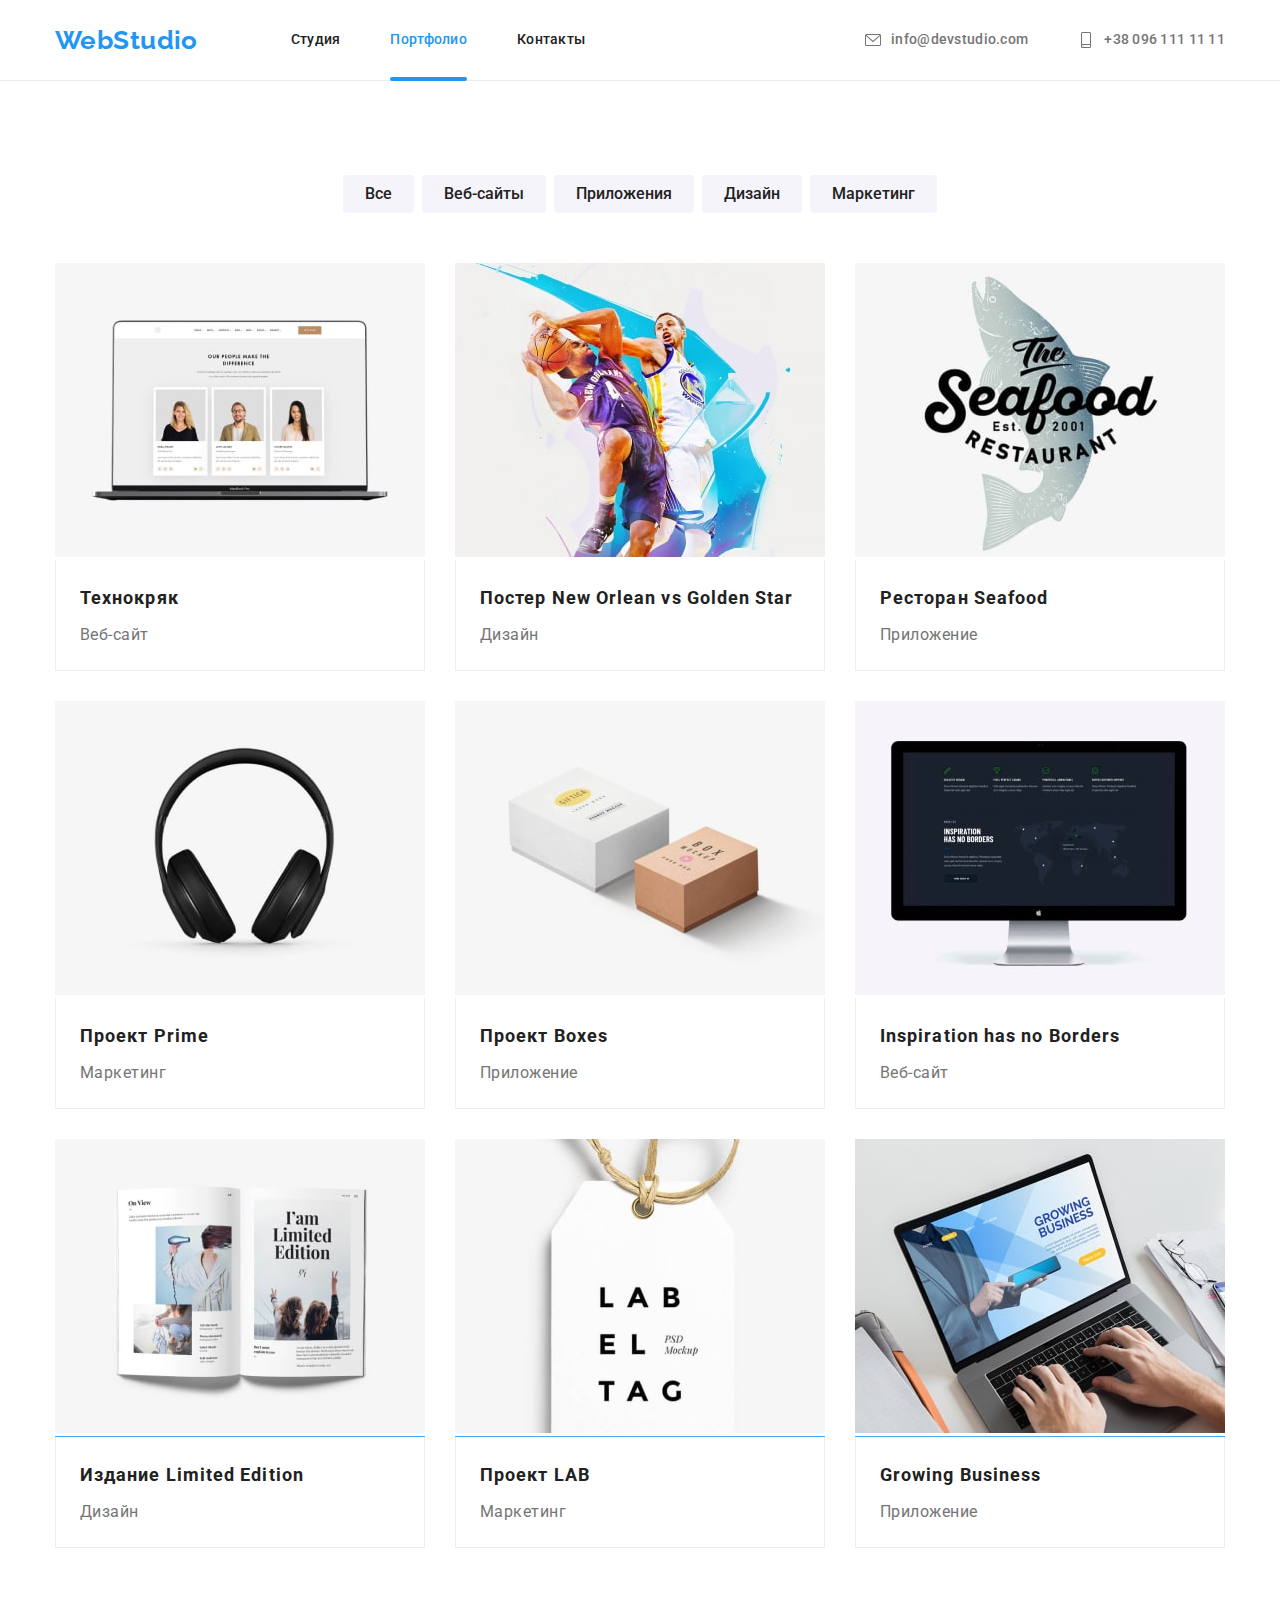
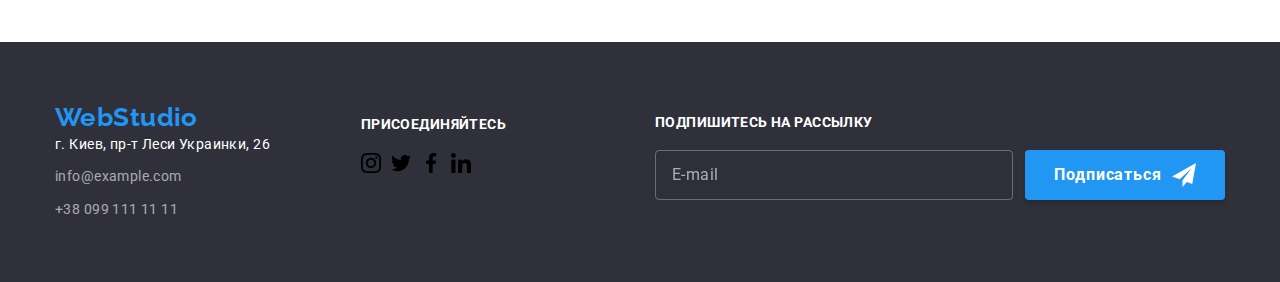
==== portfolio.html @ f10da416 "Меняет стили по БЭМ 50%" ====
<!DOCTYPE html>
<html lang="ru">

<head>
    <meta charset="UTF-8">
    <meta name="viewport" content="width=device-width, initial-scale=1.0">
    <title>Portfolio</title>
    <link rel="stylesheet" href="https://cdnjs.cloudflare.com/ajax/libs/modern-normalize/1.0.0/modern-normalize.min.css">
    <link rel="preconnect" href="https://fonts.gstatic.com">
    <link
        href="https://fonts.googleapis.com/css2?family=Raleway:wght@600;700&family=Roboto:wght@400;500;700;900&display=swap"
        rel="stylesheet">
    <link rel="stylesheet" href="./css/styles.css">
</head>
<body>
        <header class="header">
            <div class="container container--flex">
                <nav class="header__nav">
                    <a class="logo-web" href="index.html">Web<span class="header-studio">Studio</span>
                    </a>
        
                    <ul class="site-nav">
                        <li class="site-nav__item"><a class="site-nav__link"
                                href="./index.html">Студия</a></li>
                        <li class="site-nav__item"><a class="site-nav__link site-nav__link--current" href="./portfolio.html">Портфолио</a></li>
                        <li class="site-nav__item"><a class="site-nav__link" href="#">Контакты</a></li>
                    </ul>
                </nav>
        
                <ul class="auth-nav">
                    <li class="auth-nav__item">
                        <a class="auth-nav__link" href="mailto:info@devstudio.com">
                            <svg class="auth-nav__icon" width="16" height="16">
                                <use href="./images/sprite.svg#icon-mail"></use>
                            </svg>info@devstudio.com</a>
                    </li>
                    <li class="auth-nav__item"><a class="auth-nav__link" href="tel:380961111111">
                            <svg class="auth-nav__icon" width="16" height="16">
                                <use href="./images/sprite.svg#icon-smartphone"></use>
                            </svg>+38 096 111 11 11</a>
                    </li>
                </ul>
            </div>
        </header>
    <main>
        <section class="section">
        <div class="container">
            <h2 class="visually-hidden">Портфолио</h2>
            <ul class="nav-portfolio">
                <li class="list-portfolio">
                    <button type="button" class="btn-portfolio">Все</button>
                </li>
                <li class="list-portfolio"> 
                    <button type="button" class="btn-portfolio">Веб-сайты</button>
                </li>
                <li class="list-portfolio">
                    <button type="button" class="btn-portfolio">Приложения</button>
                </li>
                <li class="list-portfolio">
                    <button type="button" class="btn-portfolio">Дизайн</button>
                </li>
                <li class="list-portfolio">
                    <button type="button" class="btn-portfolio">Маркетинг</button>
                </li>
            </ul>

            <ul class="examples">
                <li class="examples-item">
                    <a class="examples-link" href="">
                        <div class="examples-thumb">
                            <img class="image" src="./images/img-01.jpg" alt="Технокряк" width="370">
                            <div class="portfolio-overlay">
                                <p>Технокряк это современная площадка распространения счастья. Компании используют платформу для цифрового шпионажа и атак на защищенные сервера конкурентов.</p>
                            </div>
                        </div>
                        <div class="examples-box">
                            <h3 class="examples-title">Технокряк</h3>
                            <p class="examples-description">Веб-сайт</p>
                        </div>
                    </a>
                </li>
                <li class="examples-item">
                    <a class="examples-link" href="">
                        <div class="examples-thumb">
                            <img class="image" src="./images/img-1.jpg" alt="Постер New Orlean vs Golden Star" width="370">
                            <div class="portfolio-overlay">
                                <p>New Orlean vs Golden Star это современная площадка распространения счастья. Компании используют платформу для цифрового шпионажа и атак на защищенные сервера конкурентов.</p>
                            </div>
                        </div>
                        <div class="examples-box">
                                <h3 class="examples-title">Постер New Orlean vs Golden Star</h3>
                                <p class="examples-description">Дизайн</p>
                            </div>
                    </a>
                </li>
                <li class="examples-item">
                    <a class="examples-link" href="">
                        <div class="examples-thumb">
                            <img class="image" src="./images/img-2.jpg" alt="Ресторан Seafood" width="370">
                            <div class="portfolio-overlay">
                                <p>Ресторан Seafood это современная площадка распространения счастья. Компании используют платформу для цифрового шпионажа и атак на защищенные сервера конкурентов.</p>
                            </div>
                        </div>
                        <div class="examples-box">
                                <h3 class="examples-title">Ресторан Seafood</h3>
                                <p class="examples-description">Приложение</p>
                            </div>
                    </a>
                </li>
                <li class="examples-item">
                    <a class="examples-link" href="">
                        <div class="examples-thumb">
                            <img class="image" src="./images/img-3.jpg" alt="Проект Prime" width="370">
                            <div class="portfolio-overlay">
                                <p>Проект Prime это современная площадка распространения счастья. Компании используют платформу для цифрового шпионажа и атак на защищенные сервера конкурентов.</p>
                            </div>
                        </div>
                        <div class="examples-box">
                                <h3 class="examples-title">Проект Prime</h3>
                                <p class="examples-description">Маркетинг</p>
                            </div>
                    </a>
                </li>
                <li class="examples-item">
                    <a class="examples-link" href="">
                        <div class="examples-thumb">
                            <img class="image" src="./images/img-4.jpg" alt="Проект Boxes" width="370">
                            <div class="portfolio-overlay">
                                <p>Проект Boxes это современная площадка распространения счастья. Компании используют платформу для цифрового шпионажа и атак на защищенные сервера конкурентов.</p>
                            </div>
                        </div>
                        <div class="examples-box">
                                <h3 class="examples-title">Проект Boxes</h3>
                                <p class="examples-description">Приложение</p>
                            </div>
                    </a>
                </li>
                <li class="examples-item">
                    <a class="examples-link" href="">
                        <div class="examples-thumb">
                            <img class="image" src="./images/img-5.jpg" alt="Inspiration has no Borders" width="370">
                            <div class="portfolio-overlay">
                                <p>Inspiration это современная площадка распространения счастья. Компании используют платформу для цифрового шпионажа и атак на защищенные сервера конкурентов.</p>
                            </div>
                        </div>
                        <div class="examples-box">
                                <h3 class="examples-title">Inspiration has no Borders</h3>
                                <p class="examples-description">Веб-сайт</p>
                            </div>
                    </a>
                </li>
                <li class="examples-item">
                    <a class="examples-link" href="">
                        <div class="examples-thumb">
                            <img class="image" src="./images/img-6.jpg" alt="Издание Limited Edition" width="370">
                            <div class="portfolio-overlay">
                                <p>Издание Limited Edition это современная площадка распространения счастья. Компании используют платформу для цифрового шпионажа и атак на защищенные сервера конкурентов.</p>
                            </div>
                        </div>
                        <div class="examples-box">
                                <h3 class="examples-title">Издание Limited Edition</h3>
                                <p class="examples-description">Дизайн</p>
                            </div>
                    </a>
                </li>
                <li class="examples-item">
                    <a class="examples-link" href="">
                        <div class="examples-thumb">
                            <img class="image" src="./images/img-7.jpg" alt="Проект LAB" width="370">
                            <div class="portfolio-overlay">
                                <p>Проект LAB это современная площадка распространения счастья. Компании используют платформу для цифрового шпионажа и атак на защищенные сервера конкурентов.</p>
                            </div>
                        </div>
                        <div class="examples-box">
                                <h3 class="examples-title">Проект LAB</h3>
                                <p class="examples-description">Маркетинг</p>
                            </div>
                    </a>
                </li>
                <li class="examples-item">
                    <a class="examples-link" href="">
                        <div class="examples-thumb">
                            <img class="image" src="./images/img-8.jpg" alt="Growing Business" width="370">
                            <div class="portfolio-overlay">
                                <p>Growing Business это современная площадка распространения счастья. Компании используют платформу для цифрового шпионажа и атак на защищенные сервера конкурентов.</p>
                            </div>
                        </div>
                        <div class="examples-box">
                                <h3 class="examples-title">Growing Business</h3>
                                <p class="examples-description">Приложение</p>
                            </div>
                    </a>
                </li>
                
            </ul>
        </div>
        </section>
    </main>
            <footer class="footer">
                <div class="container">
                    <div class="container-adress">
                        <a class="logo-web" href="/">Web<span class="footer-studio">Studio</span>
                        </a>
                        <address>г. Киев, пр-т Леси Украинки, 26</address>
                        <ul>
                            <li class="address-contact">
                                <a class="item" href="mailto:info@example.com">info@example.com</a>
                            </li>
                            <li class="address-contact">
                                <a class="item" href="tel:380991111111">+38 099 111 11 11</a>
                            </li>
                        </ul>
                    </div>
            
                    <div class="container-social-links">
                        <p class="join-us">Присоединяйтесь</p>
                        <ul class="social-links-footer">
                            <li class="social-links-item">
                                <a class="social-link" href="">
                                    <svg class="social-link-icon" width="20" height="20">
                                        <use href="./images/sprite.svg#icon-instagram"></use>
                                    </svg>
                                </a>
                            </li>
                            <li class="social-links-item">
                                <a class="social-link" href="">
                                    <svg class="social-link-icon" width="20" height="20">
                                        <use href="./images/sprite.svg#icon-twitter"></use>
                                    </svg>
                                </a>
                            </li>
                            <li class="social-links-item">
                                <a class="social-link" href="">
                                    <svg class="social-link-icon" width="20" height="20">
                                        <use href="./images/sprite.svg#icon-facebook"></use>
                                    </svg>
                                </a>
                            </li>
                            <li class="social-links-item">
                                <a class="social-link" href="">
                                    <svg class="social-link-icon" width="20" height="20">
                                        <use href="./images/sprite.svg#icon-linkedin"></use>
                                    </svg>
                                </a>
                            </li>
                        </ul>
                    </div>

                    <div class="container-subscribe">
                        <form action="" class="subscribe-field">
                            <label class="subscribe-label">Подпишитесь на рассылку</label>
                            <div class="subscribe-thub">
                                <input type="text" class="subscribe-input" placeholder="E-mail">
                                <button class=" button subscribe-btn">Подписаться
                                    <span class="subscribe-icon">
                                        <svg width="24" height="24">
                                            <use href="./images/sprite.svg#icon-send"></use>
                                        </svg></span>
                                </button>
                            </div>
                        </form>
                    </div>
                </div>
            </footer>

</body>

</html>
---- css/styles.css ----
:root {
  --main-dark-color: #212121;
  --second-dark-color: #757575;
  --main-white-color: #ffffff;
  --accent: #2196f3;
  --dark-background: #2f303a;
  --light-background: #f5f4fa;
  --btn-shadow: 0px 4px 4px rgba(0, 0, 0, 0.15);
  --social-link-color: #afb1b8;
  --timing-function: cubic-bezier(0.4, 0, 0.2, 1);
  --time-animation: 250ms;
}

body {
  margin: 0;
  font-family: Roboto, sans-serif;
  font-style: normal;
  font-weight: 400;
  font-size: 14px;
  letter-spacing: 0.03em;
  background: #ffffff;
  color: var(--second-dark-color);
}

svg {
  display: block;
}

a {
  text-decoration: none;
}

ul {
  margin: 0;
  padding: 0;
  list-style: none;
}

.container {
  width: 1200px;
  margin-right: auto;
  margin-left: auto;
  padding-right: 15px;
  padding-left: 15px;
}

/* Logo */

.logo-web {
  display: block;
  margin-right: 93px;

  color: var(--accent);
  font-family: Raleway, sans-serif;
  font-weight: 700;
  font-size: 26px;
  line-height: 1.19;
}

.logo-studio {
  color: #000000;
}

.footer__logo-studio {
  color: var(--main-white-color);
}

/* Header */

.header {
  border-bottom: 1px solid #ececec;
}

.container--flex {
  display: flex;
  align-items: center;
}

.header__nav {
  display: flex;
  align-items: center;
}

.site-nav {
  display: flex;
}

.site-nav__item:not(:last-child) {
  margin-right: 50px;
}

.site-nav,
.auth-nav {
  list-style: none;
  font-weight: 500;
  font-size: 14px;
  line-height: 1.14;
  letter-spacing: 0.02em;
}

.site-nav__link {
  position: relative;

  display: block;
  padding-top: 32px;
  padding-bottom: 32px;
  color: var(--main-dark-color);

  transition-property: color;
  transition-duration: var(--time-animation);
  transition-timing-function: var(--timing-function);
}

.site-nav__link--current {
  color: var(--accent);
}

.site-nav__item {
  position: relative;
}

.site-nav__link--current::after {
  content: '';

  position: absolute;
  bottom: -1px;
  left: 0;

  display: block;
  width: 100%;
  height: 4px;
  background-color: var(--accent);
  border-radius: 2px;
}

.site-nav__link:hover,
.site-nav__link:focus {
  color: var(--accent);
  outline: transparent;
}

.auth-nav {
  display: flex;
  margin-left: auto;
}

.auth-nav__item:not(:last-child) {
  margin-right: 50px;
}

.auth-nav__link {
  display: flex;
  align-items: center;
  padding-top: 32px;
  padding-bottom: 32px;
  color: var(--second-dark-color);

  transition-property: color;
  transition-duration: var(--time-animation);
  transition-timing-function: var(--timing-function);
}

.auth-nav__link:hover,
.auth-nav__link:focus {
  color: var(--accent);
}

.auth-nav__icon {
  margin-right: 10px;
  fill: currentColor;
}

/* Hero */

.hero {
  background-color: #c4c4c4;
}

.overlay {
  max-width: 1600px;
  height: 600px;
  padding-top: 200px;
  padding-bottom: 200px;
  margin: 0 auto;
  background-image: linear-gradient(
      to right,
      rgba(47, 48, 58, 0.4),
      rgba(47, 48, 58, 0.4)
    ),
    url(../images/Img-Overlay-min.jpg);
  background-position: center;
  background-size: cover;
}

.hero__container {
  width: 696px;
  margin-left: auto;
  margin-right: auto;
  text-align: center;
}

.hero__title {
  margin-top: 0;
  margin-bottom: 30px;
  color: var(--main-white-color);
  font-weight: 900;
  font-size: 44px;
  line-height: 1.36;
  letter-spacing: 0.06em;
  text-transform: uppercase;
}

/* Main */

.section {
  padding-top: 94px;
  padding-bottom: 94px;
}

.section__title {
  margin: 0;
  font-weight: 700;
  font-size: 36px;
  line-height: 1.17;
  text-align: center;
  letter-spacing: 0.03em;
  color: var(--main-dark-color);
}

.advantages {
  display: flex;
}

.advantages__item {
  width: 270px;
}

.advantages__item:not(:last-child) {
  margin-right: 30px;
}

.advantages__bar {
  padding: 25px 100px;
  margin-bottom: 30px;
  border-radius: 4px;
  background: var(--light-background);
}

.advantages__title {
  margin-top: 0;
  margin-bottom: 10px;
  font-weight: 700;
  font-size: 14px;
  line-height: 1.14;
  letter-spacing: 0.03em;
  text-transform: uppercase;
  color: var(--main-dark-color);
}

.advantages__label {
  margin: 0;
  line-height: 1.71;
}

.section--business {
  padding-top: 0;
}

.business {
  display: flex;
  margin-top: 50px;
}

.business__item:not(:last-child) {
  margin-right: 30px;
}

.business__image {
  height: 100%;
}

.business__item {
  position: relative;
}

.business__service {
  position: absolute;
  bottom: 0;
  left: 0;
  width: 100%;
  height: 70px;
  background-color: rgba(47, 48, 58, 0.8);
  color: var(--main-white-color);
  display: flex;
  align-items: center;
  justify-content: center;
}

.business__name {
  margin: 0;
  font-weight: 700;
  text-transform: uppercase;
}

.section--team {
  background: var(--light-background);
}

.team {
  display: flex;
  margin-top: 50px;
}

.team__item {
  width: 270px;
  background: var(--main-white-color);
  box-shadow: 0px 1px 3px rgba(0, 0, 0, 0.12), 0px 1px 1px rgba(0, 0, 0, 0.14),
    0px 2px 1px rgba(0, 0, 0, 0.2);
  border-radius: 0px 0px 4px 4px;
}

.team__item:not(:last-child) {
  margin-right: 30px;
}

.team__image {
  display: block;
}

.team__name {
  margin-top: 30px;
  margin-bottom: 10px;
  color: var(--main-dark-color);
  font-weight: 500;
  font-size: 16px;
  line-height: 1.19;
  text-align: center;
  letter-spacing: 0.03em;
}

.team__profession {
  margin-top: 0;
  margin-bottom: 16px;
  font-size: 16px;
  line-height: 1.19;
  text-align: center;
  letter-spacing: 0.03em;
}

.social-links {
  display: flex;
  justify-content: center;
  margin-bottom: 30px;
}

.social-links__name:not(:last-child) {
  margin-right: 10px;
}

.social-links__link {
  display: flex;
  justify-content: center;
  align-items: center;
  width: 44px;
  height: 44px;
  border-radius: 50%;
  color: var(--social-link-color);

  transition-property: color, background-color;
  transition-duration: var(--time-animation);
  transition-timing-function: var(--timing-function);
}

.social-links__icon {
  fill: currentColor;
}

.social-links__link:hover,
.social-links__link:focus {
  background-color: var(--accent);
  color: var(--main-white-color);
}

.clients {
  display: flex;
  justify-content: center;
  align-items: center;
  margin-top: 50px;
}

.clients-list {
  width: 170px;
  height: 90px;
}

.clients-list:not(:last-child) {
  margin-right: 30px;
}

.clients-name {
  display: flex;
  justify-content: center;
  align-items: center;
  width: 100%;
  height: 100%;
  border-radius: 4px;
  border: 1px solid var(--social-link-color);
  color: var(--social-link-color);

  transition-property: color, border;
  transition-duration: var(--time-animation);
  transition-timing-function: var(--timing-function);
}

.clients-name:hover,
.clients-name:focus {
  color: var(--accent);
  border: 1px solid var(--accent);
}

/* Footer */

.footer {
  padding-top: 60px;
  padding-bottom: 60px;
  background: var(--dark-background);
}

.footer .container {
  display: flex;
}

.container-adress {
  margin-right: 70px;
}

.footer__logo-web {
  display: inline-block;
  margin-bottom: 20px;
  margin-right: 0;
}

address {
  margin-bottom: 9px;
  font-style: normal;
  line-height: 1.71;
  color: var(--main-white-color);
}

.address-contact .item {
  line-height: 1.71;
  color: rgba(255, 255, 255, 0.6);
}

.address-contact:not(:last-child) {
  margin-bottom: 9px;
}

.container-social-links {
  margin-top: 15px;
}
.join-us {
  margin-top: 0;
  margin-bottom: 20px;
  font-weight: 700;
  line-height: 1.14;
  text-transform: uppercase;
  color: var(--main-white-color);
}

.social-links-footer {
  display: flex;
}

.social-links-item:not(:last-child) {
  margin-right: 10px;
}

.footer .social-link {
  background-color: rgba(255, 255, 255, 0.1);
  color: var(--main-white-color);

  transition-property: background-color;
  transition-duration: var(--time-animation);
  transition-timing-function: var(--timing-function);
}

.social-link:hover,
.social-link:focus {
  background-color: var(--accent);
}

/* Button */

.button {
  display: flex;
  align-items: center;
  justify-content: center;
  margin-left: auto;
  margin-right: auto;
  width: 200px;
  height: 50px;

  font-weight: 700;
  font-size: 16px;
  line-height: 1.88;
  letter-spacing: 0.06em;
  background-color: var(--accent);
  color: var(--main-white-color);
  box-shadow: var(--btn-shadow);

  border-radius: 4px;
  border: transparent;
  cursor: pointer;

  transition-property: color, background-color;
  transition-duration: var(--time-animation);
  transition-timing-function: var(--timing-function);
}

.button:hover,
.button:focus {
  background-color: var(--main-white-color);
  color: var(--accent);
}

button {
  color: var(--main-dark-color);
  background: #f5f4fa;
}
/* Portfolio */

.container.portfolio {
  padding-top: 94px;
  padding-bottom: 94px;
}

.visually-hidden {
  position: absolute;
  clip: rect(0 0 0 0);
  width: 1px;
  height: 1px;
  margin: -1px;
}

.nav-portfolio {
  display: flex;
  justify-content: center;
  margin-bottom: 50px;
}

.list-portfolio:not(:last-child) {
  margin-right: 8px;
}

.btn-portfolio {
  display: inline-block;
  padding: 6px 22px;
  font-weight: 500;
  font-size: 16px;
  line-height: 1.63;
  border-style: none;
  border-radius: 4px;
  outline: transparent;
  cursor: pointer;

  transition-property: color, background, box-shadow;
  transition-duration: var(--time-animation);
  transition-timing-function: var(--timing-function);
}

.btn-portfolio:hover,
.btn-portfolio:focus {
  color: var(--main-white-color);
  background: var(--accent);
  box-shadow: var(--btn-shadow);
}

.examples {
  display: flex;
  flex-wrap: wrap;
  margin: -15px;
}

.examples-item {
  width: 370px;
  margin: 15px;
  background: #ffffff;

  transition-property: box-shadow;
  transition-duration: var(--time-animation);
  transition-timing-function: var(--timing-function);
}

.examples-item:hover,
.examples-item:focus {
  display: block;
  box-shadow: var(--btn-shadow);
  outline: none;
}

.examples-thumb {
  position: relative;
  overflow: hidden;
}

.portfolio-overlay {
  position: absolute;
  width: 100%;
  height: 100%;
  top: 0;
  left: 0;
  display: flex;
  align-items: center;
  justify-content: center;
  padding: 59px 24px 63px 24px;

  background-color: rgba(33, 150, 243, 0.9);
  transform: translateY(100%);

  transition-property: transform;
  transition-duration: var(--time-animation);
  transition-timing-function: var(--timing-function);
}

.examples-item:hover .portfolio-overlay,
.examples-item:focus-within .portfolio-overlay {
  transform: translateY(0);
}

.portfolio-overlay > p {
  margin: 0;
  font-size: 18px;
  line-height: 1.56;
  color: var(--main-white-color);
}

.examples-box {
  padding: 20px 24px;
  border-right: 1px solid #eeeeee;
  border-bottom: 1px solid #eeeeee;
  border-left: 1px solid #eeeeee;
}

.examples-title {
  margin-top: 0;
  margin-bottom: 4px;
  font-weight: 700;
  font-size: 18px;
  line-height: 2;
  letter-spacing: 0.06em;
  color: var(--main-dark-color);
}

.examples-description {
  margin: 0px;
  font-size: 16px;
  line-height: 1.88;
  letter-spacing: 0.03em;
  color: var(--second-dark-color);
}

.backdrop {
  position: fixed;
  top: 0;
  left: 0;

  width: 100%;
  height: 100%;
  background-color: rgba(0, 0, 0, 0.2);

  opacity: 1;
  transition: opacity var(--time-animation) var(--timing-function);
}

.backdrop.is-hidden {
  opacity: 0;
  pointer-events: none;
}

.backdrop.is-hidden .modal {
  transform: translate(-50%, -50%) rotate(-360deg);
}

.modal {
  position: absolute;
  top: 50%;
  left: 50%;

  width: 528px;
  min-height: 581px;
  background-color: var(--main-white-color);

  transform: translate(-50%, -50%) rotate(360deg);

  transition: transform var(--time-animation) var(--timing-function);
}

.close-btn {
  position: absolute;
  top: 8px;
  right: 8px;
  display: flex;
  justify-content: center;
  align-items: center;
  width: 30px;
  height: 30px;
  border-radius: 50%;
  color: #000000;
  background-color: var(--main-white-color);
  border: 1px rgba(0, 0, 0, 0.1) solid;
  cursor: pointer;
}

.icon-close {
  fill: currentColor;
  transition: fill var(--time-animation) var(--timing-function);
}

.close-btn:hover .icon-close {
  fill: var(--accent);
}

.container-subscribe {
  margin-top: 12px;
  margin-left: auto;
}

.subscribe-label {
  display: inline-block;
  margin-bottom: 20px;
  font-weight: 700;
  color: var(--main-white-color);
  text-transform: uppercase;
}

.subscribe-thub {
  display: flex;
}

.subscribe-input {
  width: 358px;
  height: 50px;
  padding-left: 16px;
  margin-right: 12px;
  background-color: transparent;
  border-radius: 4px;
  border: 1px solid rgba(255, 255, 255, 0.3);
  filter: drop-shadow(0px 4px 4px rgba(0, 0, 0, 0.15));

  transition-property: border;
  transition-duration: var(--time-animation);
  transition-timing-function: var(--timing-function);
}

.subscribe-input::placeholder {
  font-size: 16px;
  line-height: 1.25;
  letter-spacing: 0.03em;
  color: rgba(255, 255, 255, 0.6);
}

.subscribe-btn {
  box-shadow: var(--btn-shadow);
}

.subscribe-icon {
  display: inline-block;
  width: 24px;
  height: 24px;
  margin-left: 10px;
  fill: currentColor;
  transition-property: fill, background, box-shadow;
  transition-duration: var(--time-animation);
  transition-timing-function: var(--timing-function);
}

.subscribe-icon:hover,
.subscribe-icon:focus {
  background-color: var(--main-white-color);
  color: var(--accent);
}

.modal {
  padding: 40px;
}

.modal-title {
  margin: 0;
  margin-bottom: 12px;
  font-weight: 700;
  font-size: 20px;
  line-height: 1.15;
  text-align: center;
  color: var(--main-dark-color);
}

.form-label {
  display: inline-block;
  margin-bottom: 10px;
}

.label-name {
  display: inline-block;
  margin-bottom: 4px;
  font-size: 12px;
  line-height: 1.17;
  letter-spacing: 0.01em;
  color: var(--second-dark-color);
}

.form-thub {
  position: relative;
}

.form-input {
  display: block;
  min-width: 448px;
  padding: 11px 42px;
  border: 1px solid rgba(33, 33, 33, 0.2);
  border-radius: 4px;

  transition-property: border, fill;
  transition-duration: var(--time-animation);
  transition-timing-function: var(--timing-function);
}

.form-input:focus,
.subscribe-input:focus {
  outline: transparent;
  border: 1px solid var(--accent);
}

.form-input:focus + .form-icon {
  fill: var(--accent);
  transition-property: fill;
  transition-duration: var(--time-animation);
  transition-timing-function: var(--timing-function);
}

.textarea {
  padding: 12px 16px;
  margin-bottom: 10px;
  resize: none;
  font-size: 12px;
}

.textarea::placeholder {
  color: rgba(117, 117, 117, 0.5);
  font-size: 12px;
  line-height: 1.17;
  letter-spacing: 0.01em;
}

.form-icon {
  position: absolute;

  top: 50%;
  left: 12px;

  transform: translateY(-50%);
}

.form-label-agree {
  position: relative;
}

.checkbox-icon {
  position: absolute;
  top: 0;
  left: 12px;
  border: 1px solid var(--main-dark-color);
  width: 15px;
  height: 15px;
  border-radius: 3px;
}

.checkbox:checked + .checkbox-icon {
  border-color: var(--accent);
  background-color: var(--accent);
  background-image: url(../images/full-check.svg);
  background-size: contain;
  background-origin: border-box;
}

.label-name.agree {
  margin-left: 36px;
  margin-bottom: 30px;
  font-size: 14px;
  line-height: 1.71;
  letter-spacing: 0.03em;
}

.agree-link {
  color: var(--accent);
  text-decoration: underline;
  text-decoration-skip-ink: none;
}

.send:hover {
  background-color: #188ce8;
  color: var(--main-white-color);
}
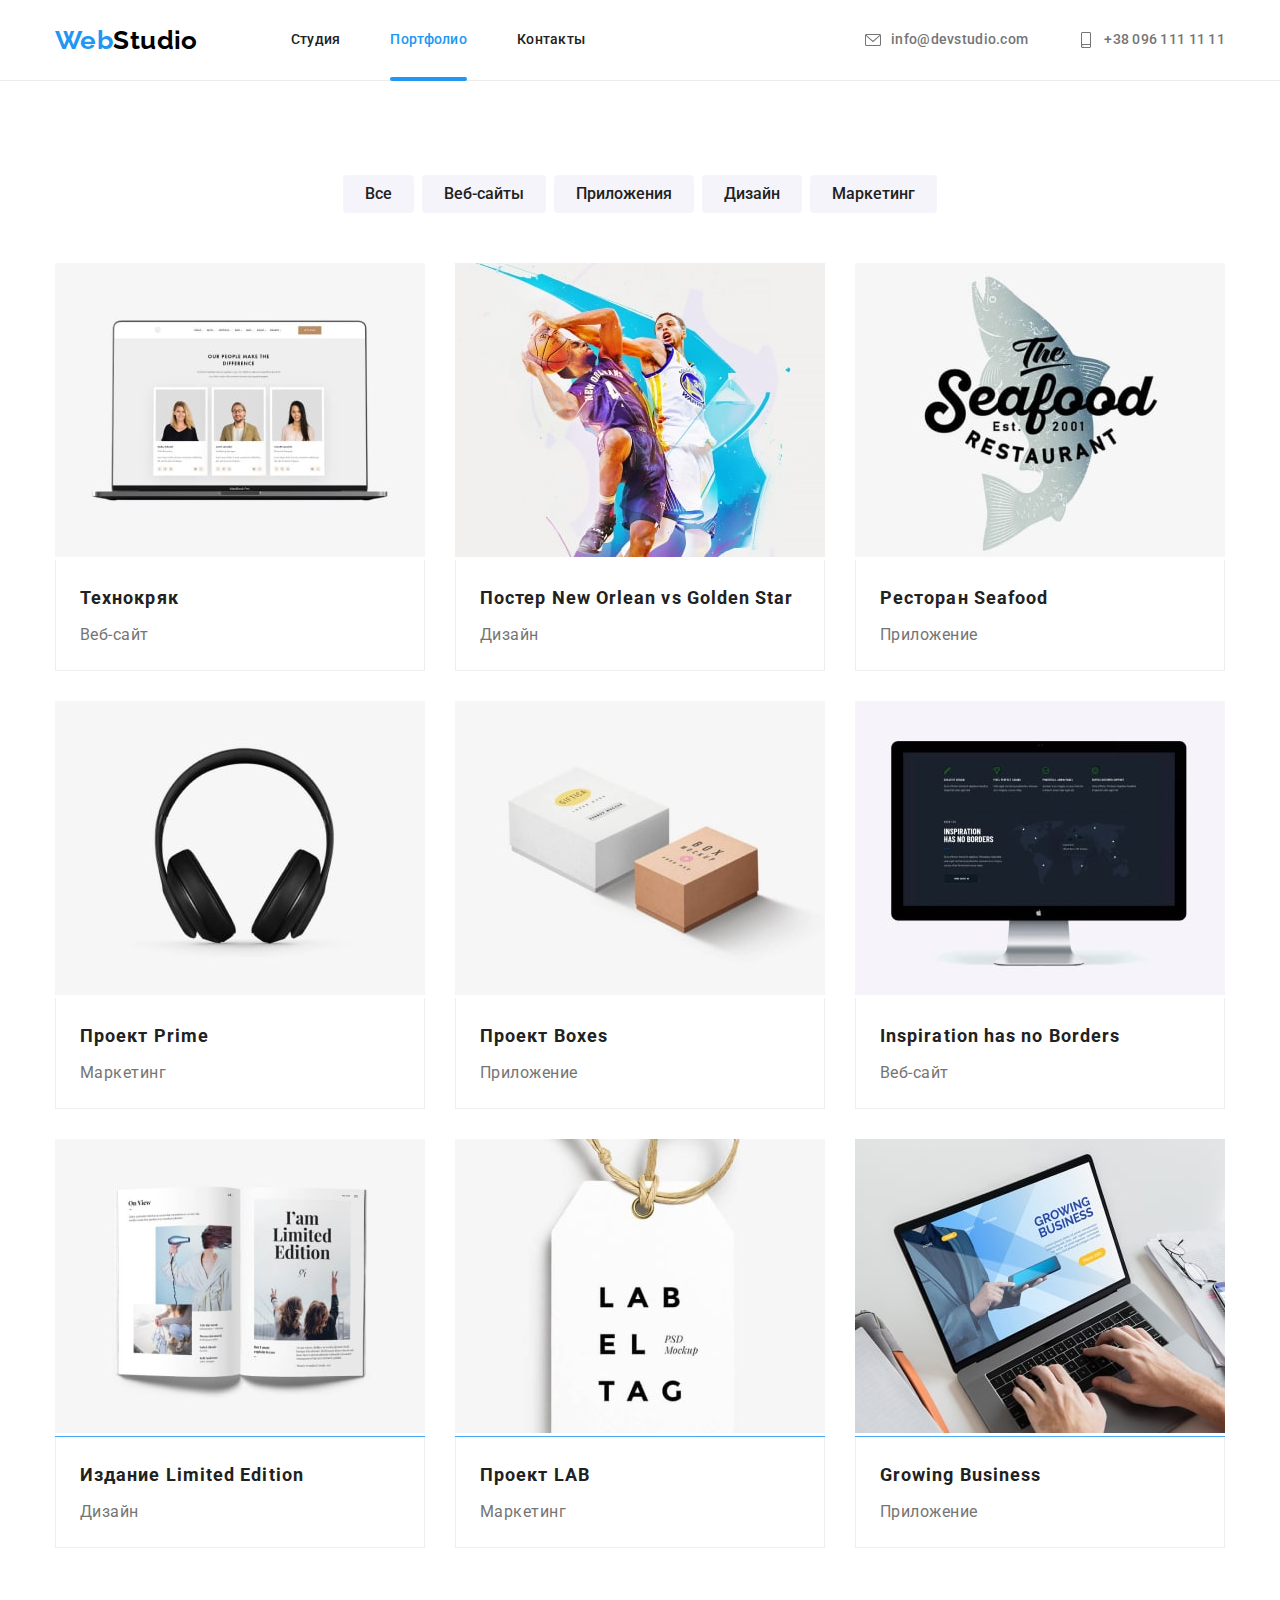
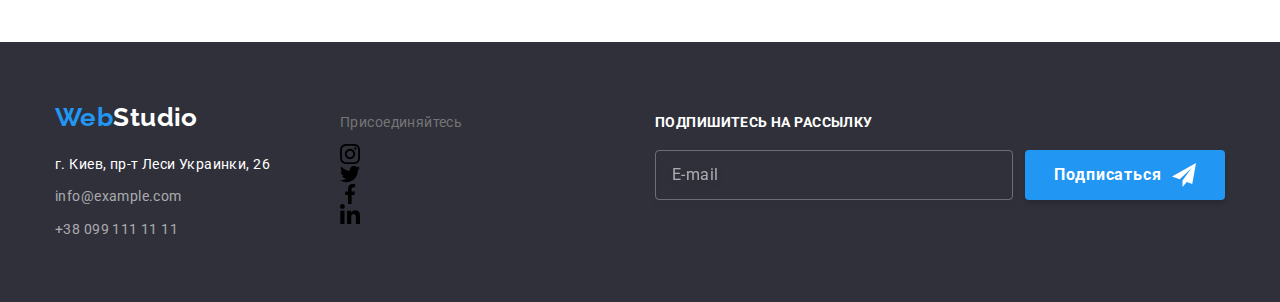
==== commit 93388985: "создает BEM на стр Студия" ====
--- a/portfolio.html
+++ b/portfolio.html
@@ -16,7 +16,7 @@
         <header class="header">
             <div class="container container--flex">
                 <nav class="header__nav">
-                    <a class="logo-web" href="index.html">Web<span class="header-studio">Studio</span>
+                    <a class="logo-web" href="index.html">Web<span class="logo-studio">Studio</span>
                     </a>
         
                     <ul class="site-nav">
@@ -196,72 +196,72 @@
         </div>
         </section>
     </main>
-            <footer class="footer">
-                <div class="container">
-                    <div class="container-adress">
-                        <a class="logo-web" href="/">Web<span class="footer-studio">Studio</span>
-                        </a>
-                        <address>г. Киев, пр-т Леси Украинки, 26</address>
-                        <ul>
-                            <li class="address-contact">
-                                <a class="item" href="mailto:info@example.com">info@example.com</a>
-                            </li>
-                            <li class="address-contact">
-                                <a class="item" href="tel:380991111111">+38 099 111 11 11</a>
-                            </li>
-                        </ul>
-                    </div>
-            
-                    <div class="container-social-links">
-                        <p class="join-us">Присоединяйтесь</p>
-                        <ul class="social-links-footer">
-                            <li class="social-links-item">
-                                <a class="social-link" href="">
-                                    <svg class="social-link-icon" width="20" height="20">
-                                        <use href="./images/sprite.svg#icon-instagram"></use>
-                                    </svg>
-                                </a>
-                            </li>
-                            <li class="social-links-item">
-                                <a class="social-link" href="">
-                                    <svg class="social-link-icon" width="20" height="20">
-                                        <use href="./images/sprite.svg#icon-twitter"></use>
-                                    </svg>
-                                </a>
-                            </li>
-                            <li class="social-links-item">
-                                <a class="social-link" href="">
-                                    <svg class="social-link-icon" width="20" height="20">
-                                        <use href="./images/sprite.svg#icon-facebook"></use>
-                                    </svg>
-                                </a>
-                            </li>
-                            <li class="social-links-item">
-                                <a class="social-link" href="">
-                                    <svg class="social-link-icon" width="20" height="20">
-                                        <use href="./images/sprite.svg#icon-linkedin"></use>
-                                    </svg>
-                                </a>
-                            </li>
-                        </ul>
-                    </div>
-
-                    <div class="container-subscribe">
-                        <form action="" class="subscribe-field">
-                            <label class="subscribe-label">Подпишитесь на рассылку</label>
-                            <div class="subscribe-thub">
-                                <input type="text" class="subscribe-input" placeholder="E-mail">
-                                <button class=" button subscribe-btn">Подписаться
-                                    <span class="subscribe-icon">
-                                        <svg width="24" height="24">
-                                            <use href="./images/sprite.svg#icon-send"></use>
-                                        </svg></span>
-                                </button>
-                            </div>
-                        </form>
-                    </div>
+<footer class="footer">
+    <div class="container">
+        <div class="container-adress">
+            <a class="logo-web footer__logo-web" href="/">Web<span class="logo-studio footer__logo-studio">Studio</span>
+            </a>
+            <address>г. Киев, пр-т Леси Украинки, 26</address>
+            <ul>
+                <li class="address-contact">
+                    <a class="item" href="mailto:info@example.com">info@example.com</a>
+                </li>
+                <li class="address-contact">
+                    <a class="item" href="tel:380991111111">+38 099 111 11 11</a>
+                </li>
+            </ul>
+        </div>
+
+        <div class="container-social-links">
+            <p class="join-us">Присоединяйтесь</p>
+            <ul class="social-links-footer">
+                <li class="social-links-item">
+                    <a class="social-link" href="">
+                        <svg class="social-link-icon" width="20" height="20">
+                            <use href="./images/sprite.svg#icon-instagram"></use>
+                        </svg>
+                    </a>
+                </li>
+                <li class="social-links-item">
+                    <a class="social-link" href="">
+                        <svg class="social-link-icon" width="20" height="20">
+                            <use href="./images/sprite.svg#icon-twitter"></use>
+                        </svg>
+                    </a>
+                </li>
+                <li class="social-links-item">
+                    <a class="social-link" href="">
+                        <svg class="social-link-icon" width="20" height="20">
+                            <use href="./images/sprite.svg#icon-facebook"></use>
+                        </svg>
+                    </a>
+                </li>
+                <li class="social-links-item">
+                    <a class="social-link" href="">
+                        <svg class="social-link-icon" width="20" height="20">
+                            <use href="./images/sprite.svg#icon-linkedin"></use>
+                        </svg>
+                    </a>
+                </li>
+            </ul>
+        </div>
+
+        <div class="container-subscribe">
+            <form action="" class="subscribe-field">
+                <label class="subscribe-label">Подпишитесь на рассылку</label>
+                <div class="subscribe-thub">
+                    <input type="text" class="subscribe-input" placeholder="E-mail">
+                    <button class=" button subscribe-btn">Подписаться
+                        <span class="subscribe-icon">
+                            <svg width="24" height="24">
+                                <use href="./images/sprite.svg#icon-send"></use>
+                            </svg></span>
+                    </button>
                 </div>
-            </footer>
+            </form>
+        </div>
+    </div>
+</footer>
 
 </body>
 
--- a/css/styles.css
+++ b/css/styles.css
@@ -371,7 +371,8 @@
   transition-timing-function: var(--timing-function);
 }
 
-.social-links__icon {
+.social-links__icon,
+.clients__icon {
   fill: currentColor;
 }
 
@@ -388,16 +389,16 @@
   margin-top: 50px;
 }
 
-.clients-list {
+.clients__list {
   width: 170px;
   height: 90px;
 }
 
-.clients-list:not(:last-child) {
+.clients__list:not(:last-child) {
   margin-right: 30px;
 }
 
-.clients-name {
+.clients__name {
   display: flex;
   justify-content: center;
   align-items: center;
@@ -412,8 +413,8 @@
   transition-timing-function: var(--timing-function);
 }
 
-.clients-name:hover,
-.clients-name:focus {
+.clients__name:hover,
+.clients__name:focus {
   color: var(--accent);
   border: 1px solid var(--accent);
 }
@@ -456,10 +457,11 @@
   margin-bottom: 9px;
 }
 
-.container-social-links {
-  margin-top: 15px;
-}
 .join-us {
+  margin-top: 12px;
+}
+
+.footer__join-us {
   margin-top: 0;
   margin-bottom: 20px;
   font-weight: 700;
@@ -468,15 +470,15 @@
   color: var(--main-white-color);
 }
 
-.social-links-footer {
-  display: flex;
-}
-
-.social-links-item:not(:last-child) {
+.join-us__social-links {
+  margin-bottom: 0;
+}
+
+.social-links__item:not(:last-child) {
   margin-right: 10px;
 }
 
-.footer .social-link {
+.social-links__link--bgcolored {
   background-color: rgba(255, 255, 255, 0.1);
   color: var(--main-white-color);
 
@@ -485,8 +487,8 @@
   transition-timing-function: var(--timing-function);
 }
 
-.social-link:hover,
-.social-link:focus {
+.social-links__link:hover,
+.social-links__link:focus {
   background-color: var(--accent);
 }
 
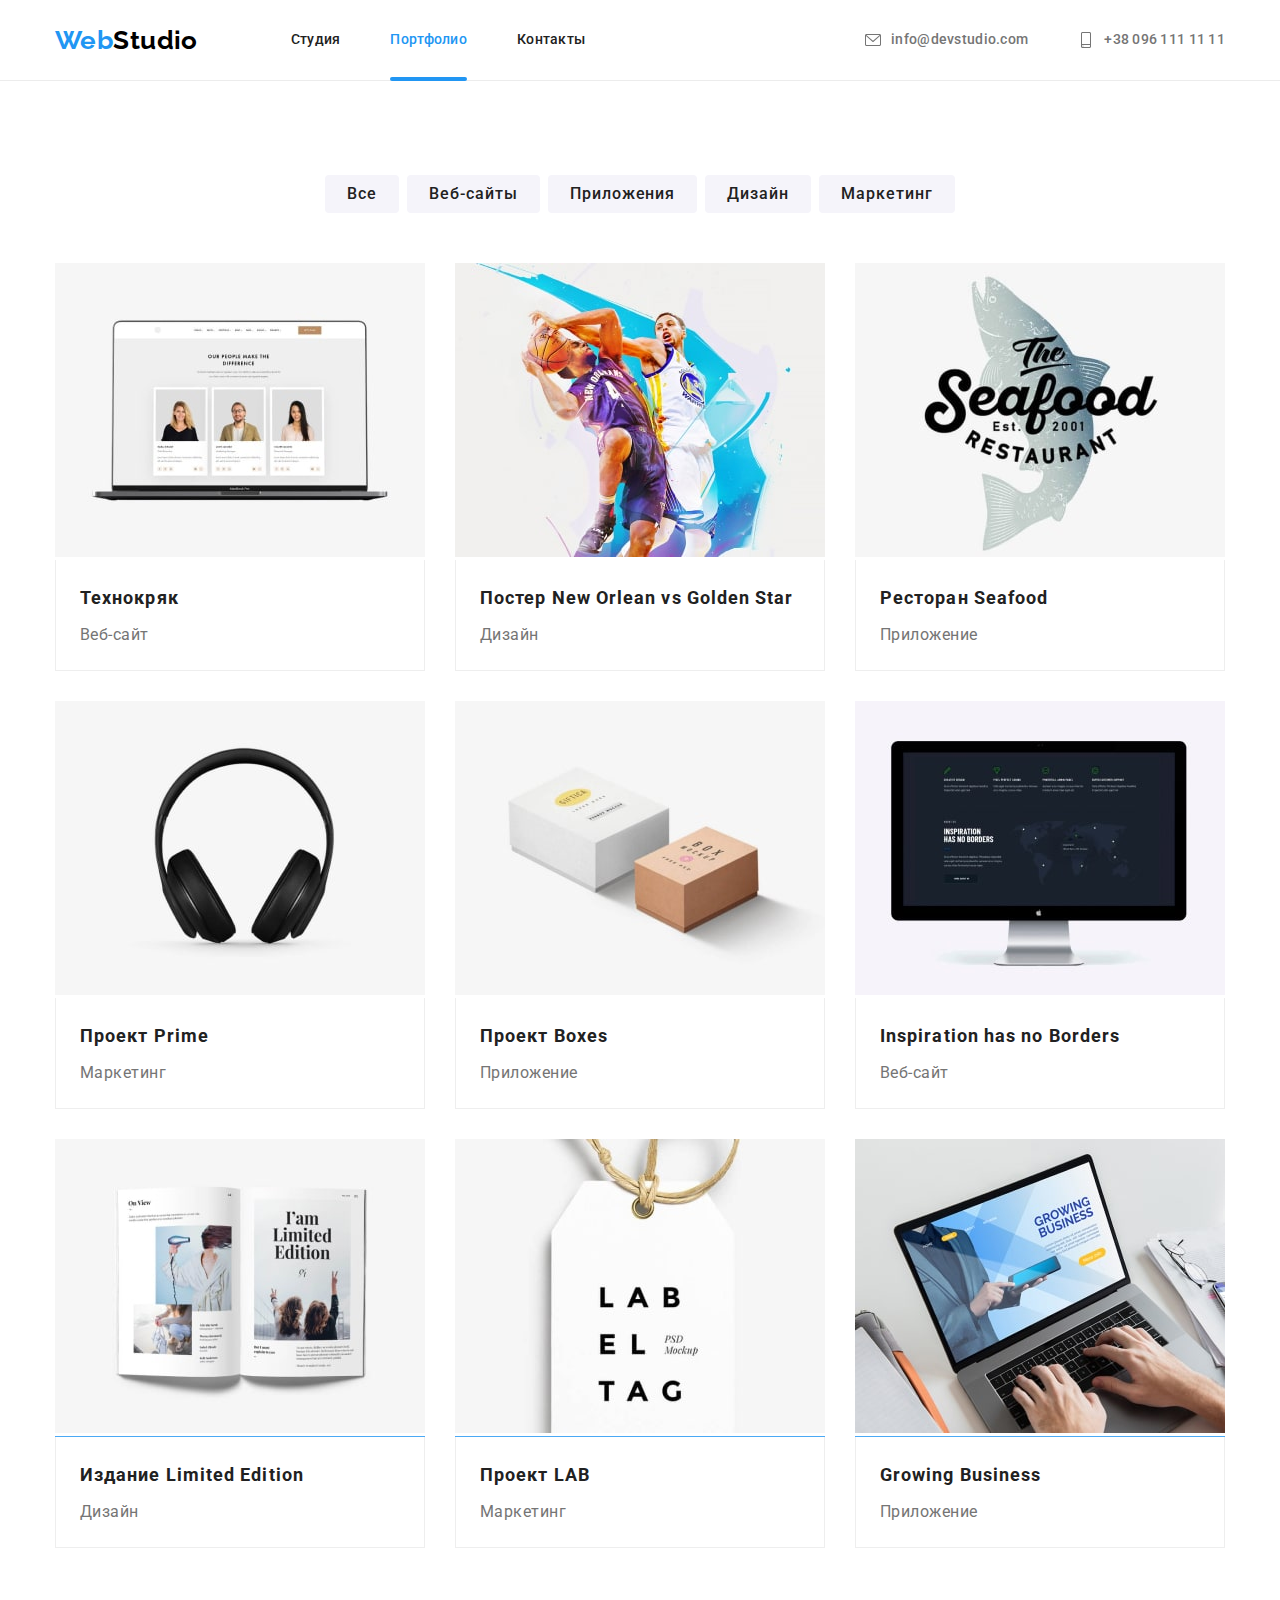
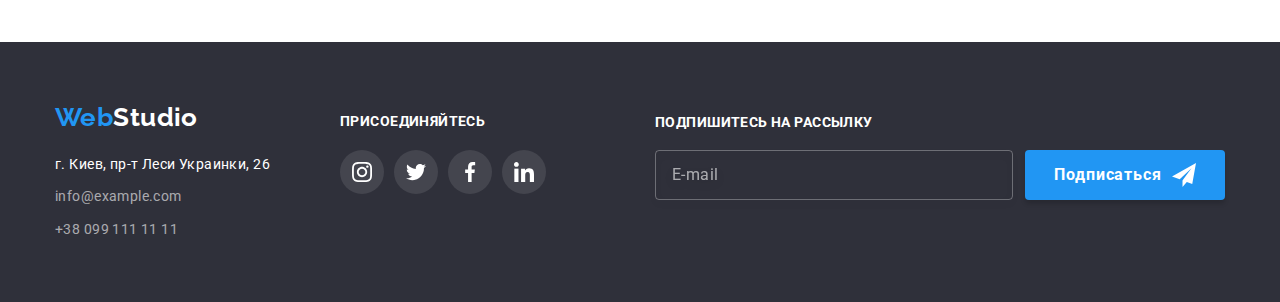
==== commit 065f1639: "Оформляет ВЕМ на стр Портфолио" ====
--- a/portfolio.html
+++ b/portfolio.html
@@ -47,147 +47,147 @@
         <div class="container">
             <h2 class="visually-hidden">Портфолио</h2>
             <ul class="nav-portfolio">
-                <li class="list-portfolio">
-                    <button type="button" class="btn-portfolio">Все</button>
-                </li>
-                <li class="list-portfolio"> 
-                    <button type="button" class="btn-portfolio">Веб-сайты</button>
-                </li>
-                <li class="list-portfolio">
-                    <button type="button" class="btn-portfolio">Приложения</button>
-                </li>
-                <li class="list-portfolio">
-                    <button type="button" class="btn-portfolio">Дизайн</button>
-                </li>
-                <li class="list-portfolio">
-                    <button type="button" class="btn-portfolio">Маркетинг</button>
+                <li class="nav-portfolio__list">
+                    <button type="button" class="button nav-portfolio__btn">Все</button>
+                </li>
+                <li class="nav-portfolio__list"> 
+                    <button type="button" class="button nav-portfolio__btn">Веб-сайты</button>
+                </li>
+                <li class="nav-portfolio__list">
+                    <button type="button" class="button nav-portfolio__btn">Приложения</button>
+                </li>
+                <li class="nav-portfolio__list">
+                    <button type="button" class="button nav-portfolio__btn">Дизайн</button>
+                </li>
+                <li class="nav-portfolio__list">
+                    <button type="button" class="button nav-portfolio__btn">Маркетинг</button>
                 </li>
             </ul>
 
             <ul class="examples">
-                <li class="examples-item">
-                    <a class="examples-link" href="">
-                        <div class="examples-thumb">
+                <li class="examples__item">
+                    <a class="examples__link" href="">
+                        <div class="examples__thumb">
                             <img class="image" src="./images/img-01.jpg" alt="Технокряк" width="370">
-                            <div class="portfolio-overlay">
-                                <p>Технокряк это современная площадка распространения счастья. Компании используют платформу для цифрового шпионажа и атак на защищенные сервера конкурентов.</p>
-                            </div>
-                        </div>
-                        <div class="examples-box">
-                            <h3 class="examples-title">Технокряк</h3>
-                            <p class="examples-description">Веб-сайт</p>
-                        </div>
-                    </a>
-                </li>
-                <li class="examples-item">
-                    <a class="examples-link" href="">
-                        <div class="examples-thumb">
+                            <div class="examples__overlay">
+                                <p class="examples__overlay-text">Технокряк это современная площадка распространения счастья. Компании используют платформу для цифрового шпионажа и атак на защищенные сервера конкурентов.</p>
+                            </div>
+                        </div>
+                        <div class="examples__box">
+                            <h3 class="examples__title">Технокряк</h3>
+                            <p class="examples__description">Веб-сайт</p>
+                        </div>
+                    </a>
+                </li>
+                <li class="examples__item">
+                    <a class="examples__link" href="">
+                        <div class="examples__thumb">
                             <img class="image" src="./images/img-1.jpg" alt="Постер New Orlean vs Golden Star" width="370">
-                            <div class="portfolio-overlay">
-                                <p>New Orlean vs Golden Star это современная площадка распространения счастья. Компании используют платформу для цифрового шпионажа и атак на защищенные сервера конкурентов.</p>
-                            </div>
-                        </div>
-                        <div class="examples-box">
-                                <h3 class="examples-title">Постер New Orlean vs Golden Star</h3>
-                                <p class="examples-description">Дизайн</p>
-                            </div>
-                    </a>
-                </li>
-                <li class="examples-item">
-                    <a class="examples-link" href="">
-                        <div class="examples-thumb">
+                            <div class="examples__overlay">
+                                <p class="examples__overlay-text">New Orlean vs Golden Star это современная площадка распространения счастья. Компании используют платформу для цифрового шпионажа и атак на защищенные сервера конкурентов.</p>
+                            </div>
+                        </div>
+                        <div class="examples__box">
+                                <h3 class="examples__title">Постер New Orlean vs Golden Star</h3>
+                                <p class="examples__description">Дизайн</p>
+                            </div>
+                    </a>
+                </li>
+                <li class="examples__item">
+                    <a class="examples__link" href="">
+                        <div class="examples__thumb">
                             <img class="image" src="./images/img-2.jpg" alt="Ресторан Seafood" width="370">
-                            <div class="portfolio-overlay">
-                                <p>Ресторан Seafood это современная площадка распространения счастья. Компании используют платформу для цифрового шпионажа и атак на защищенные сервера конкурентов.</p>
-                            </div>
-                        </div>
-                        <div class="examples-box">
-                                <h3 class="examples-title">Ресторан Seafood</h3>
-                                <p class="examples-description">Приложение</p>
-                            </div>
-                    </a>
-                </li>
-                <li class="examples-item">
-                    <a class="examples-link" href="">
-                        <div class="examples-thumb">
+                            <div class="examples__overlay">
+                                <p class="examples__overlay-text">Ресторан Seafood это современная площадка распространения счастья. Компании используют платформу для цифрового шпионажа и атак на защищенные сервера конкурентов.</p>
+                            </div>
+                        </div>
+                        <div class="examples__box">
+                                <h3 class="examples__title">Ресторан Seafood</h3>
+                                <p class="examples__description">Приложение</p>
+                            </div>
+                    </a>
+                </li>
+                <li class="examples__item">
+                    <a class="examples__link" href="">
+                        <div class="examples__thumb">
                             <img class="image" src="./images/img-3.jpg" alt="Проект Prime" width="370">
-                            <div class="portfolio-overlay">
-                                <p>Проект Prime это современная площадка распространения счастья. Компании используют платформу для цифрового шпионажа и атак на защищенные сервера конкурентов.</p>
-                            </div>
-                        </div>
-                        <div class="examples-box">
-                                <h3 class="examples-title">Проект Prime</h3>
-                                <p class="examples-description">Маркетинг</p>
-                            </div>
-                    </a>
-                </li>
-                <li class="examples-item">
-                    <a class="examples-link" href="">
-                        <div class="examples-thumb">
+                            <div class="examples__overlay">
+                                <p class="examples__overlay-text">Проект Prime это современная площадка распространения счастья. Компании используют платформу для цифрового шпионажа и атак на защищенные сервера конкурентов.</p>
+                            </div>
+                        </div>
+                        <div class="examples__box">
+                                <h3 class="examples__title">Проект Prime</h3>
+                                <p class="examples__description">Маркетинг</p>
+                            </div>
+                    </a>
+                </li>
+                <li class="examples__item">
+                    <a class="examples__link" href="">
+                        <div class="examples__thumb">
                             <img class="image" src="./images/img-4.jpg" alt="Проект Boxes" width="370">
-                            <div class="portfolio-overlay">
-                                <p>Проект Boxes это современная площадка распространения счастья. Компании используют платформу для цифрового шпионажа и атак на защищенные сервера конкурентов.</p>
-                            </div>
-                        </div>
-                        <div class="examples-box">
-                                <h3 class="examples-title">Проект Boxes</h3>
-                                <p class="examples-description">Приложение</p>
-                            </div>
-                    </a>
-                </li>
-                <li class="examples-item">
-                    <a class="examples-link" href="">
-                        <div class="examples-thumb">
+                            <div class="examples__overlay">
+                                <p class="examples__overlay-text">Проект Boxes это современная площадка распространения счастья. Компании используют платформу для цифрового шпионажа и атак на защищенные сервера конкурентов.</p>
+                            </div>
+                        </div>
+                        <div class="examples__box">
+                                <h3 class="examples__title">Проект Boxes</h3>
+                                <p class="examples__description">Приложение</p>
+                            </div>
+                    </a>
+                </li>
+                <li class="examples__item">
+                    <a class="examples__link" href="">
+                        <div class="examples__thumb">
                             <img class="image" src="./images/img-5.jpg" alt="Inspiration has no Borders" width="370">
-                            <div class="portfolio-overlay">
-                                <p>Inspiration это современная площадка распространения счастья. Компании используют платформу для цифрового шпионажа и атак на защищенные сервера конкурентов.</p>
-                            </div>
-                        </div>
-                        <div class="examples-box">
-                                <h3 class="examples-title">Inspiration has no Borders</h3>
-                                <p class="examples-description">Веб-сайт</p>
-                            </div>
-                    </a>
-                </li>
-                <li class="examples-item">
-                    <a class="examples-link" href="">
-                        <div class="examples-thumb">
+                            <div class="examples__overlay">
+                                <p class="examples__overlay-text">Inspiration это современная площадка распространения счастья. Компании используют платформу для цифрового шпионажа и атак на защищенные сервера конкурентов.</p>
+                            </div>
+                        </div>
+                        <div class="examples__box">
+                                <h3 class="examples__title">Inspiration has no Borders</h3>
+                                <p class="examples__description">Веб-сайт</p>
+                            </div>
+                    </a>
+                </li>
+                <li class="examples__item">
+                    <a class="examples__link" href="">
+                        <div class="examples__thumb">
                             <img class="image" src="./images/img-6.jpg" alt="Издание Limited Edition" width="370">
-                            <div class="portfolio-overlay">
-                                <p>Издание Limited Edition это современная площадка распространения счастья. Компании используют платформу для цифрового шпионажа и атак на защищенные сервера конкурентов.</p>
-                            </div>
-                        </div>
-                        <div class="examples-box">
-                                <h3 class="examples-title">Издание Limited Edition</h3>
-                                <p class="examples-description">Дизайн</p>
-                            </div>
-                    </a>
-                </li>
-                <li class="examples-item">
-                    <a class="examples-link" href="">
-                        <div class="examples-thumb">
+                            <div class="examples__overlay">
+                                <p class="examples__overlay-text">Издание Limited Edition это современная площадка распространения счастья. Компании используют платформу для цифрового шпионажа и атак на защищенные сервера конкурентов.</p>
+                            </div>
+                        </div>
+                        <div class="examples__box">
+                                <h3 class="examples__title">Издание Limited Edition</h3>
+                                <p class="examples__description">Дизайн</p>
+                            </div>
+                    </a>
+                </li>
+                <li class="examples__item">
+                    <a class="examples__link" href="">
+                        <div class="examples__thumb">
                             <img class="image" src="./images/img-7.jpg" alt="Проект LAB" width="370">
-                            <div class="portfolio-overlay">
-                                <p>Проект LAB это современная площадка распространения счастья. Компании используют платформу для цифрового шпионажа и атак на защищенные сервера конкурентов.</p>
-                            </div>
-                        </div>
-                        <div class="examples-box">
-                                <h3 class="examples-title">Проект LAB</h3>
-                                <p class="examples-description">Маркетинг</p>
-                            </div>
-                    </a>
-                </li>
-                <li class="examples-item">
-                    <a class="examples-link" href="">
-                        <div class="examples-thumb">
+                            <div class="examples__overlay">
+                                <p class="examples__overlay-text">Проект LAB это современная площадка распространения счастья. Компании используют платформу для цифрового шпионажа и атак на защищенные сервера конкурентов.</p>
+                            </div>
+                        </div>
+                        <div class="examples__box">
+                                <h3 class="examples__title">Проект LAB</h3>
+                                <p class="examples__description">Маркетинг</p>
+                            </div>
+                    </a>
+                </li>
+                <li class="examples__item">
+                    <a class="examples__link" href="">
+                        <div class="examples__thumb">
                             <img class="image" src="./images/img-8.jpg" alt="Growing Business" width="370">
-                            <div class="portfolio-overlay">
-                                <p>Growing Business это современная площадка распространения счастья. Компании используют платформу для цифрового шпионажа и атак на защищенные сервера конкурентов.</p>
-                            </div>
-                        </div>
-                        <div class="examples-box">
-                                <h3 class="examples-title">Growing Business</h3>
-                                <p class="examples-description">Приложение</p>
+                            <div class="examples__overlay">
+                                <p class="examples__overlay-text">Growing Business это современная площадка распространения счастья. Компании используют платформу для цифрового шпионажа и атак на защищенные сервера конкурентов.</p>
+                            </div>
+                        </div>
+                        <div class="examples__box">
+                                <h3 class="examples__title">Growing Business</h3>
+                                <p class="examples__description">Приложение</p>
                             </div>
                     </a>
                 </li>
@@ -197,48 +197,48 @@
         </section>
     </main>
 <footer class="footer">
-    <div class="container">
-        <div class="container-adress">
+    <div class="container footer__container">
+        <div class="adress">
             <a class="logo-web footer__logo-web" href="/">Web<span class="logo-studio footer__logo-studio">Studio</span>
             </a>
             <address>г. Киев, пр-т Леси Украинки, 26</address>
             <ul>
-                <li class="address-contact">
-                    <a class="item" href="mailto:info@example.com">info@example.com</a>
-                </li>
-                <li class="address-contact">
-                    <a class="item" href="tel:380991111111">+38 099 111 11 11</a>
-                </li>
-            </ul>
-        </div>
-
-        <div class="container-social-links">
-            <p class="join-us">Присоединяйтесь</p>
-            <ul class="social-links-footer">
-                <li class="social-links-item">
-                    <a class="social-link" href="">
-                        <svg class="social-link-icon" width="20" height="20">
+                <li class="address__contact">
+                    <a class="address__item" href="mailto:info@example.com">info@example.com</a>
+                </li>
+                <li class="address__contact">
+                    <a class="address__item" href="tel:380991111111">+38 099 111 11 11</a>
+                </li>
+            </ul>
+        </div>
+
+        <div class="join-us">
+            <p class="footer__join-us">Присоединяйтесь</p>
+            <ul class="social-links join-us__social-links">
+                <li class="social-links__item">
+                    <a class="social-links__link social-links__link--bgcolored" href="">
+                        <svg class="social-links__icon" width="20" height="20">
                             <use href="./images/sprite.svg#icon-instagram"></use>
                         </svg>
                     </a>
                 </li>
-                <li class="social-links-item">
-                    <a class="social-link" href="">
-                        <svg class="social-link-icon" width="20" height="20">
+                <li class="social-links__item join-us__social-links">
+                    <a class="social-links__link social-links__link--bgcolored" href="">
+                        <svg class="social-links__icon" width="20" height="20">
                             <use href="./images/sprite.svg#icon-twitter"></use>
                         </svg>
                     </a>
                 </li>
-                <li class="social-links-item">
-                    <a class="social-link" href="">
-                        <svg class="social-link-icon" width="20" height="20">
+                <li class="social-links__item join-us__social-links">
+                    <a class="social-links__link social-links__link--bgcolored" href="">
+                        <svg class="social-links__icon" width="20" height="20">
                             <use href="./images/sprite.svg#icon-facebook"></use>
                         </svg>
                     </a>
                 </li>
-                <li class="social-links-item">
-                    <a class="social-link" href="">
-                        <svg class="social-link-icon" width="20" height="20">
+                <li class="social-links__item join-us__social-links">
+                    <a class="social-links__link social-links__link--bgcolored" href="">
+                        <svg class="social-links__icon" width="20" height="20">
                             <use href="./images/sprite.svg#icon-linkedin"></use>
                         </svg>
                     </a>
@@ -246,13 +246,13 @@
             </ul>
         </div>
 
-        <div class="container-subscribe">
-            <form action="" class="subscribe-field">
-                <label class="subscribe-label">Подпишитесь на рассылку</label>
-                <div class="subscribe-thub">
-                    <input type="text" class="subscribe-input" placeholder="E-mail">
-                    <button class=" button subscribe-btn">Подписаться
-                        <span class="subscribe-icon">
+        <div class="subscribe">
+            <form action="" class="subscribe__field">
+                <label class="subscribe__label">Подпишитесь на рассылку</label>
+                <div class="subscribe__thub">
+                    <input type="text" class="subscribe__input" placeholder="E-mail">
+                    <button class=" button subscribe__btn">Подписаться
+                        <span class="subscribe__icon">
                             <svg width="24" height="24">
                                 <use href="./images/sprite.svg#icon-send"></use>
                             </svg></span>
--- a/css/styles.css
+++ b/css/styles.css
@@ -364,6 +364,7 @@
   width: 44px;
   height: 44px;
   border-radius: 50%;
+  background-color: var(--main-white-color);
   color: var(--social-link-color);
 
   transition-property: color, background-color;
@@ -427,11 +428,11 @@
   background: var(--dark-background);
 }
 
-.footer .container {
-  display: flex;
-}
-
-.container-adress {
+.footer__container {
+  display: flex;
+}
+
+.adress {
   margin-right: 70px;
 }
 
@@ -448,12 +449,12 @@
   color: var(--main-white-color);
 }
 
-.address-contact .item {
+.address__item {
   line-height: 1.71;
   color: rgba(255, 255, 255, 0.6);
 }
 
-.address-contact:not(:last-child) {
+.address__contact:not(:last-child) {
   margin-bottom: 9px;
 }
 
@@ -526,16 +527,7 @@
   color: var(--accent);
 }
 
-button {
-  color: var(--main-dark-color);
-  background: #f5f4fa;
-}
 /* Portfolio */
-
-.container.portfolio {
-  padding-top: 94px;
-  padding-bottom: 94px;
-}
 
 .visually-hidden {
   position: absolute;
@@ -551,28 +543,27 @@
   margin-bottom: 50px;
 }
 
-.list-portfolio:not(:last-child) {
+.nav-portfolio__list:not(:last-child) {
   margin-right: 8px;
 }
 
-.btn-portfolio {
-  display: inline-block;
+.nav-portfolio__btn {
+  width: auto;
+  height: auto;
   padding: 6px 22px;
   font-weight: 500;
-  font-size: 16px;
   line-height: 1.63;
-  border-style: none;
-  border-radius: 4px;
-  outline: transparent;
-  cursor: pointer;
+  background-color: var(--light-background);
+  color: var(--main-dark-color);
+  box-shadow: none;
 
   transition-property: color, background, box-shadow;
   transition-duration: var(--time-animation);
   transition-timing-function: var(--timing-function);
 }
 
-.btn-portfolio:hover,
-.btn-portfolio:focus {
+.nav-portfolio__btn:hover,
+.nav-portfolio__btn:focus {
   color: var(--main-white-color);
   background: var(--accent);
   box-shadow: var(--btn-shadow);
@@ -584,7 +575,7 @@
   margin: -15px;
 }
 
-.examples-item {
+.examples__item {
   width: 370px;
   margin: 15px;
   background: #ffffff;
@@ -594,19 +585,19 @@
   transition-timing-function: var(--timing-function);
 }
 
-.examples-item:hover,
-.examples-item:focus {
+.examples__item:hover,
+.examples__item:focus {
   display: block;
   box-shadow: var(--btn-shadow);
   outline: none;
 }
 
-.examples-thumb {
+.examples__thumb {
   position: relative;
   overflow: hidden;
 }
 
-.portfolio-overlay {
+.examples__overlay {
   position: absolute;
   width: 100%;
   height: 100%;
@@ -625,26 +616,26 @@
   transition-timing-function: var(--timing-function);
 }
 
-.examples-item:hover .portfolio-overlay,
-.examples-item:focus-within .portfolio-overlay {
+.examples__item:hover .examples__overlay,
+.examples__item:focus-within .examples__overlay {
   transform: translateY(0);
 }
 
-.portfolio-overlay > p {
+.examples__overlay-text {
   margin: 0;
   font-size: 18px;
   line-height: 1.56;
   color: var(--main-white-color);
 }
 
-.examples-box {
+.examples__box {
   padding: 20px 24px;
   border-right: 1px solid #eeeeee;
   border-bottom: 1px solid #eeeeee;
   border-left: 1px solid #eeeeee;
 }
 
-.examples-title {
+.examples__title {
   margin-top: 0;
   margin-bottom: 4px;
   font-weight: 700;
@@ -654,12 +645,77 @@
   color: var(--main-dark-color);
 }
 
-.examples-description {
+.examples__description {
   margin: 0px;
   font-size: 16px;
   line-height: 1.88;
   letter-spacing: 0.03em;
   color: var(--second-dark-color);
+}
+
+.subscribe {
+  margin-top: 12px;
+  margin-left: auto;
+}
+
+.subscribe__label {
+  display: inline-block;
+  margin-bottom: 20px;
+  font-weight: 700;
+  color: var(--main-white-color);
+  text-transform: uppercase;
+}
+
+.subscribe__thub {
+  display: flex;
+}
+
+.subscribe__input {
+  width: 358px;
+  height: 50px;
+  padding-left: 16px;
+  margin-right: 12px;
+  background-color: transparent;
+  border-radius: 4px;
+  border: 1px solid rgba(255, 255, 255, 0.3);
+  filter: drop-shadow(0px 4px 4px rgba(0, 0, 0, 0.15));
+
+  transition-property: border;
+  transition-duration: var(--time-animation);
+  transition-timing-function: var(--timing-function);
+}
+
+.subscribe__input:focus {
+  border: 1px solid var(--accent);
+  outline: none;
+}
+
+.subscribe__input::placeholder {
+  font-size: 16px;
+  line-height: 1.25;
+  letter-spacing: 0.03em;
+  color: rgba(255, 255, 255, 0.6);
+}
+
+.subscribe__btn {
+  box-shadow: var(--btn-shadow);
+}
+
+.subscribe__icon {
+  display: inline-block;
+  width: 24px;
+  height: 24px;
+  margin-left: 10px;
+  fill: currentColor;
+  transition-property: fill, background, box-shadow;
+  transition-duration: var(--time-animation);
+  transition-timing-function: var(--timing-function);
+}
+
+.subscribe__icon:hover,
+.subscribe__icon:focus {
+  background-color: var(--main-white-color);
+  color: var(--accent);
 }
 
 .backdrop {
@@ -714,80 +770,20 @@
   cursor: pointer;
 }
 
-.icon-close {
+.close-icon {
   fill: currentColor;
   transition: fill var(--time-animation) var(--timing-function);
 }
 
-.close-btn:hover .icon-close {
+.close-btn:hover .close-icon {
   fill: var(--accent);
-}
-
-.container-subscribe {
-  margin-top: 12px;
-  margin-left: auto;
-}
-
-.subscribe-label {
-  display: inline-block;
-  margin-bottom: 20px;
-  font-weight: 700;
-  color: var(--main-white-color);
-  text-transform: uppercase;
-}
-
-.subscribe-thub {
-  display: flex;
-}
-
-.subscribe-input {
-  width: 358px;
-  height: 50px;
-  padding-left: 16px;
-  margin-right: 12px;
-  background-color: transparent;
-  border-radius: 4px;
-  border: 1px solid rgba(255, 255, 255, 0.3);
-  filter: drop-shadow(0px 4px 4px rgba(0, 0, 0, 0.15));
-
-  transition-property: border;
-  transition-duration: var(--time-animation);
-  transition-timing-function: var(--timing-function);
-}
-
-.subscribe-input::placeholder {
-  font-size: 16px;
-  line-height: 1.25;
-  letter-spacing: 0.03em;
-  color: rgba(255, 255, 255, 0.6);
-}
-
-.subscribe-btn {
-  box-shadow: var(--btn-shadow);
-}
-
-.subscribe-icon {
-  display: inline-block;
-  width: 24px;
-  height: 24px;
-  margin-left: 10px;
-  fill: currentColor;
-  transition-property: fill, background, box-shadow;
-  transition-duration: var(--time-animation);
-  transition-timing-function: var(--timing-function);
-}
-
-.subscribe-icon:hover,
-.subscribe-icon:focus {
-  background-color: var(--main-white-color);
-  color: var(--accent);
 }
 
 .modal {
   padding: 40px;
 }
 
-.modal-title {
+.modal__title {
   margin: 0;
   margin-bottom: 12px;
   font-weight: 700;
@@ -797,12 +793,12 @@
   color: var(--main-dark-color);
 }
 
-.form-label {
+.form__label {
   display: inline-block;
   margin-bottom: 10px;
 }
 
-.label-name {
+.form__label-name {
   display: inline-block;
   margin-bottom: 4px;
   font-size: 12px;
@@ -811,11 +807,11 @@
   color: var(--second-dark-color);
 }
 
-.form-thub {
+.form__thub {
   position: relative;
 }
 
-.form-input {
+.form__input {
   display: block;
   min-width: 448px;
   padding: 11px 42px;
@@ -827,13 +823,13 @@
   transition-timing-function: var(--timing-function);
 }
 
-.form-input:focus,
-.subscribe-input:focus {
+.form__input:focus,
+.subscribe__input:focus {
   outline: transparent;
   border: 1px solid var(--accent);
 }
 
-.form-input:focus + .form-icon {
+.form__input:focus + .form__icon {
   fill: var(--accent);
   transition-property: fill;
   transition-duration: var(--time-animation);
@@ -854,7 +850,7 @@
   letter-spacing: 0.01em;
 }
 
-.form-icon {
+.form__icon {
   position: absolute;
 
   top: 50%;
@@ -863,7 +859,7 @@
   transform: translateY(-50%);
 }
 
-.form-label-agree {
+.form__label-agree {
   position: relative;
 }
 
@@ -885,7 +881,7 @@
   background-origin: border-box;
 }
 
-.label-name.agree {
+.form__label-name--agree {
   margin-left: 36px;
   margin-bottom: 30px;
   font-size: 14px;
@@ -893,7 +889,7 @@
   letter-spacing: 0.03em;
 }
 
-.agree-link {
+.form__label-agree--link {
   color: var(--accent);
   text-decoration: underline;
   text-decoration-skip-ink: none;
